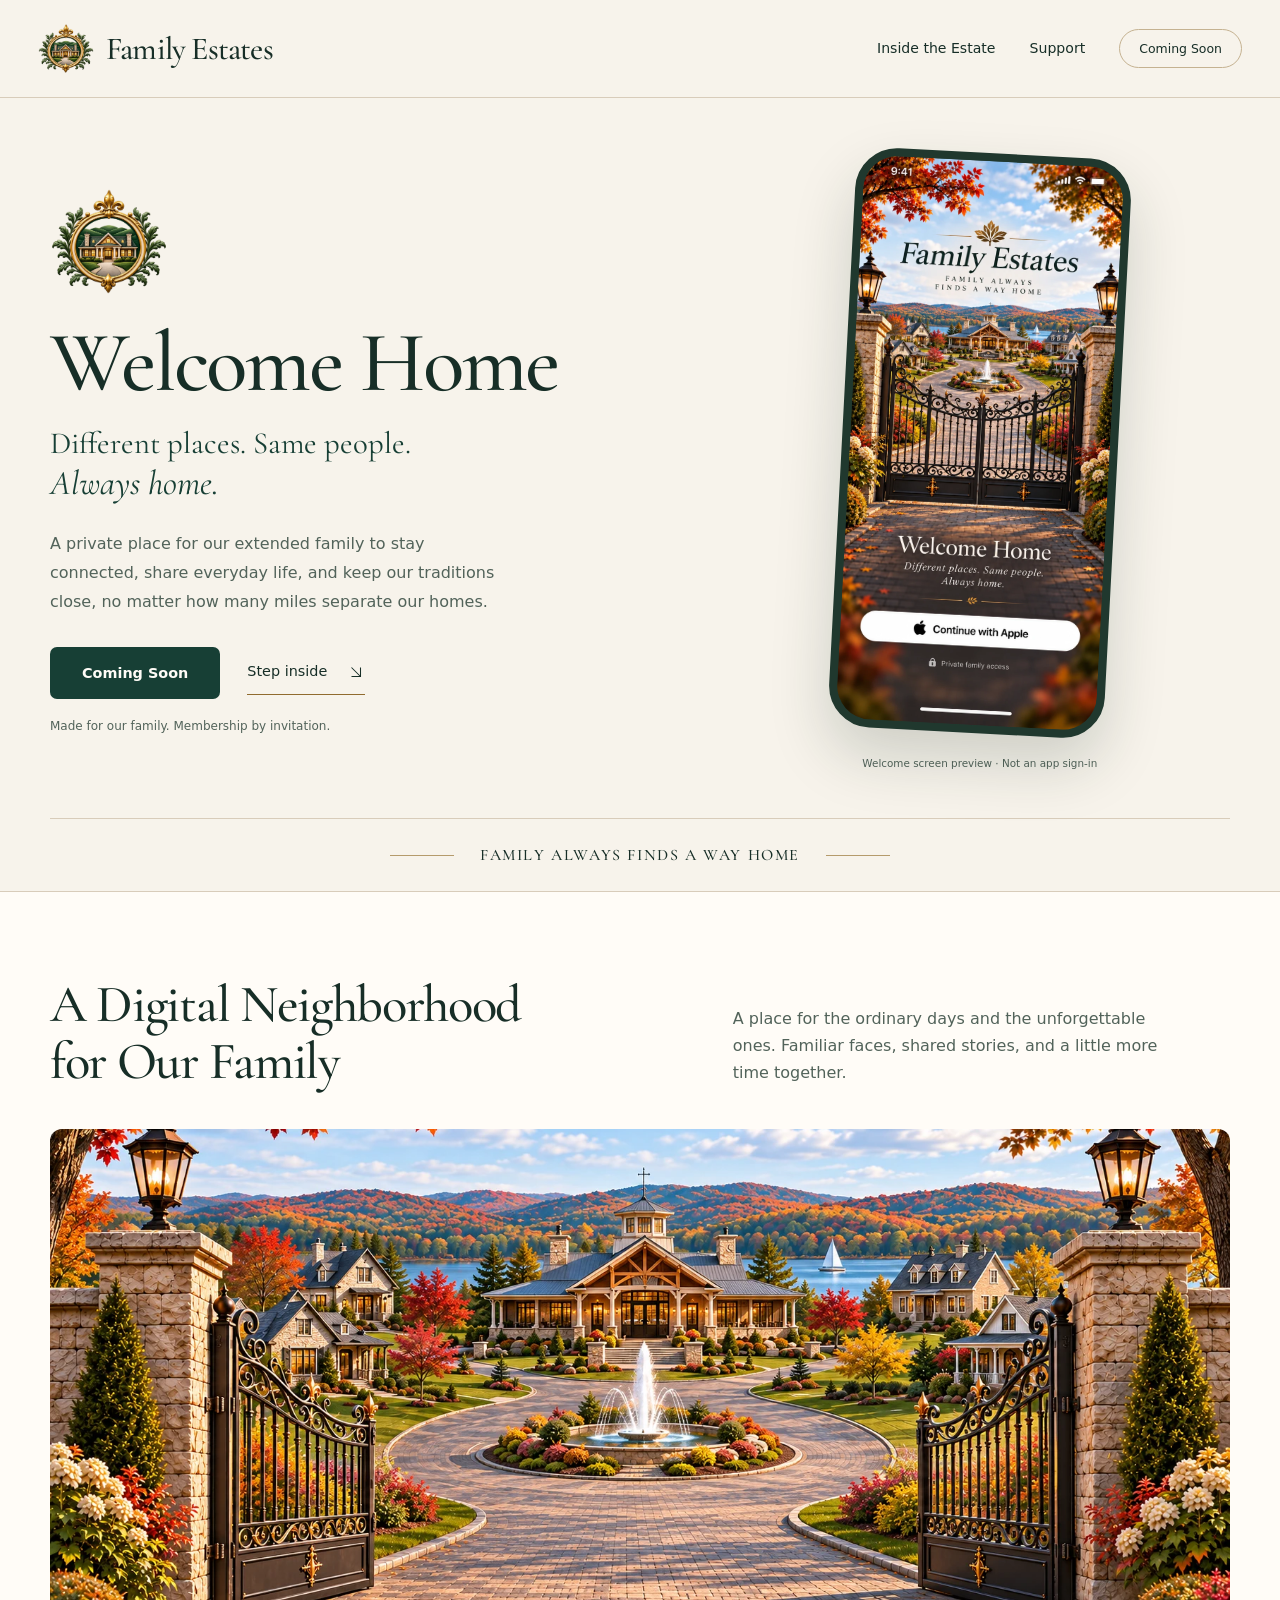
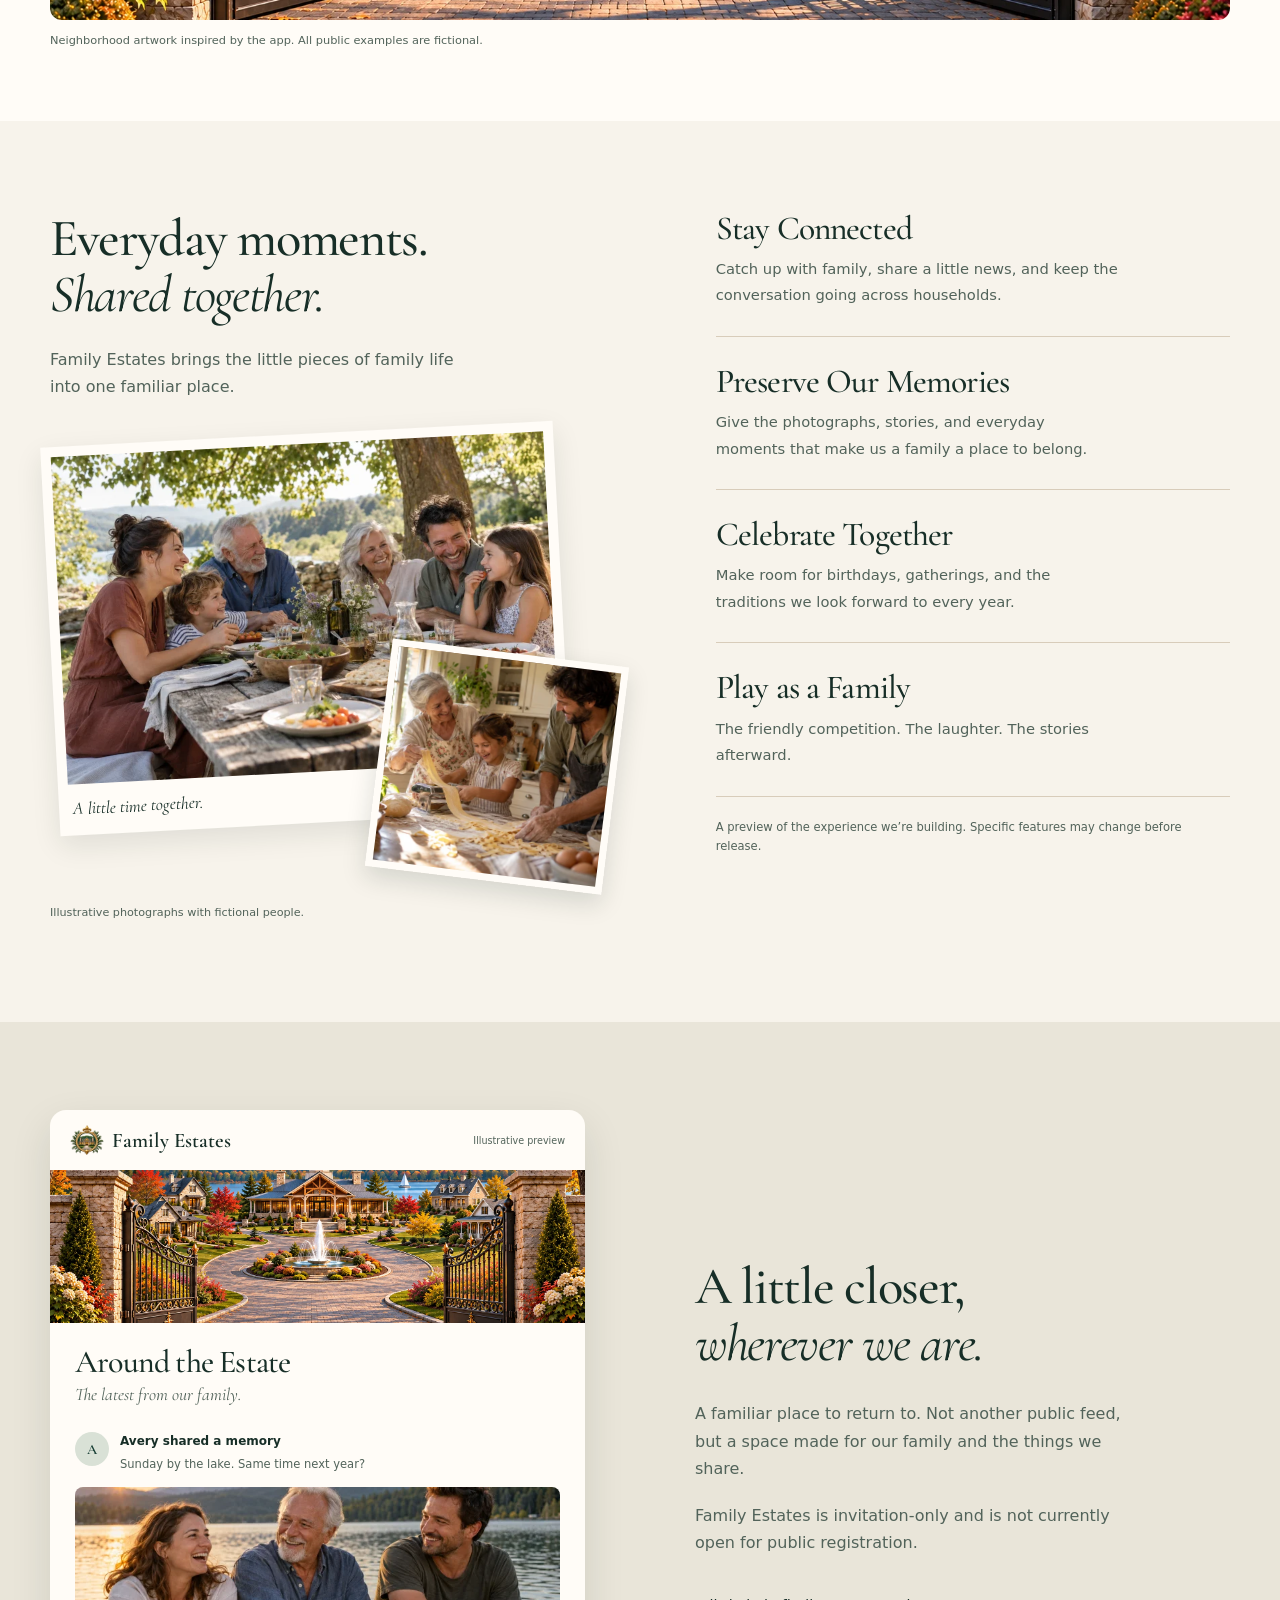
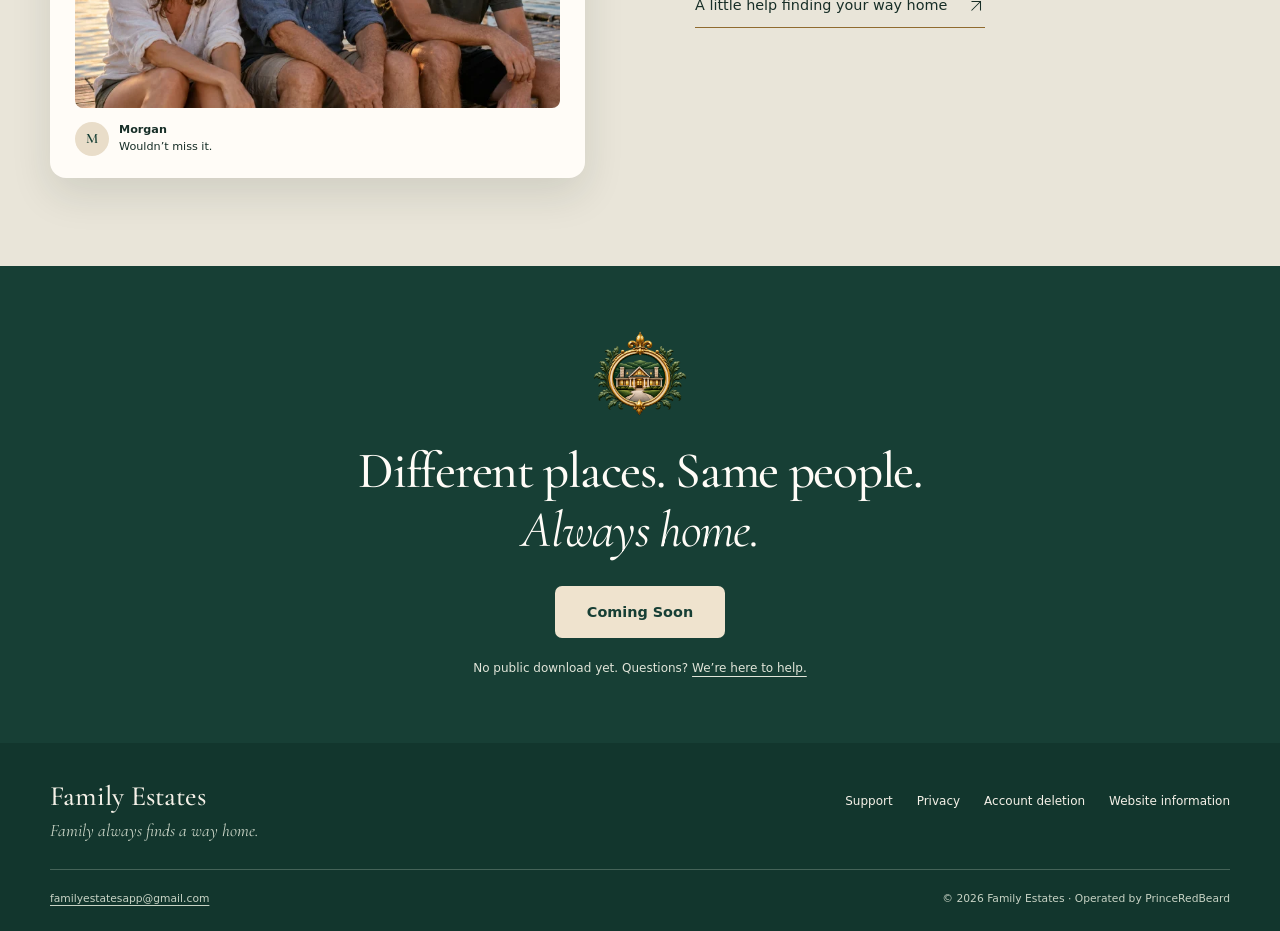
==== docs/index.html @ a688ab06 "Publish Family Estates public website" ====
<!doctype html>
<html lang="en">
<head>
<meta charset="utf-8"><meta name="viewport" content="width=device-width,initial-scale=1">
<title>Welcome Home · Family Estates</title>
<meta name="description" content="A private place for our family. Different places. Same people. Always home."><meta name="theme-color" content="#173f35">
<meta property="og:title" content="Welcome Home · Family Estates"><meta property="og:description" content="A private place for our family. Different places. Same people. Always home."><meta property="og:type" content="website"><meta property="og:url" content="https://davidryckman.github.io/family-estates-site/">
<meta property="og:image" content="https://davidryckman.github.io/family-estates-site/assets/family-estates-neighborhood.webp">
<link rel="canonical" href="https://davidryckman.github.io/family-estates-site/"><link rel="icon" href="assets/family-estates-icon.webp" type="image/webp">
<link rel="stylesheet" href="assets/css/site.css">
</head>
<body><a class="skip-link" href="#main">Skip to content</a>
<header class="site-header"><div class="header-inner">
<a class="brand" href="index.html" aria-label="Family Estates home"><img src="assets/family-estates-emblem.webp" alt="" width="56" height="50"><span>Family Estates</span></a>
<nav class="main-nav" aria-label="Main navigation"><a href="index.html#inside">Inside the Estate</a><a href="support/">Support</a><span class="header-status">Coming Soon</span></nav>
<details class="mobile-menu"><summary>Menu <span aria-hidden="true">+</span></summary><nav aria-label="Mobile navigation"><a href="index.html#inside">Inside the Estate</a><a href="support/">Support</a><a href="privacy/">Privacy</a><a href="account-deletion/">Account deletion</a></nav></details>
</div></header>
<main id="main">
<section class="welcome"><div class="wrap welcome-layout">
<div class="welcome-copy"><img class="hero-emblem" src="assets/family-estates-emblem.webp" alt="Family Estates gold house emblem" width="132" height="119" fetchpriority="high"><h1>Welcome Home</h1><p class="hero-tagline">Different places. Same people.<br><em>Always home.</em></p><p class="hero-intro">A private place for our extended family to stay connected, share everyday life, and keep our traditions close, no matter how many miles separate our homes.</p><div class="welcome-actions"><button class="button" type="button" disabled>Coming Soon</button><a class="text-link" href="#inside">Step inside <svg viewBox="0 0 24 24" aria-hidden="true"><path d="m6 6 12 12M6 18h12V6"/></svg></a></div><p class="availability">Made for our family. Membership by invitation.</p></div>
<figure class="welcome-preview"><div class="phone-frame"><img src="assets/welcome-screen.webp" alt="Family Estates welcome screen showing an autumn neighborhood, the words Welcome Home, and private family access" width="692" height="1500" fetchpriority="high"></div><figcaption>Welcome screen preview · Not an app sign-in</figcaption></figure>
</div><div class="wrap brand-promise"><span></span><p>Family always finds a way home</p><span></span></div></section>
<section class="estate-section" id="inside"><div class="wrap"><div class="estate-heading"><h2>A Digital Neighborhood<br>for Our Family</h2><p>A place for the ordinary days and the unforgettable ones. Familiar faces, shared stories, and a little more time together.</p></div><figure class="estate-scene"><img src="assets/family-estates-neighborhood.webp" alt="Illustrated Family Estates neighborhood with open gates, warm homes, a clubhouse and a lake in autumn" width="1672" height="941" loading="lazy"><figcaption>Neighborhood artwork inspired by the app. All public examples are fictional.</figcaption></figure></div></section>
<section class="family-life" id="family-life"><div class="wrap family-life-layout"><div class="family-life-intro"><h2>Everyday moments.<br><em>Shared together.</em></h2><p>Family Estates brings the little pieces of family life into one familiar place.</p><div class="memory-pair"><figure class="memory-main"><img src="assets/family-picnic.webp" alt="AI-generated fictional family enjoying a picnic together" width="720" height="480" loading="lazy"><figcaption>A little time together.</figcaption></figure><figure class="memory-small"><img src="assets/family-cooking.webp" alt="AI-generated fictional family cooking together" width="720" height="480" loading="lazy"></figure></div><p class="image-note">Illustrative photographs with fictional people.</p></div><div class="feature-list"><article><h3>Stay Connected</h3><p>Catch up with family, share a little news, and keep the conversation going across households.</p></article><article><h3>Preserve Our Memories</h3><p>Give the photographs, stories, and everyday moments that make us a family a place to belong.</p></article><article><h3>Celebrate Together</h3><p>Make room for birthdays, gatherings, and the traditions we look forward to every year.</p></article><article><h3>Play as a Family</h3><p>The friendly competition. The laughter. The stories afterward.</p></article><p class="feature-note">A preview of the experience we’re building. Specific features may change before release.</p></div></div></section>
<section class="estate-preview-section" id="estate-preview"><div class="wrap estate-preview-layout"><div class="sample-app" role="img" aria-label="Illustrative Family Estates activity preview, with fictional names and sample content"><div class="sample-top"><img src="assets/family-estates-emblem.webp" alt="" width="42" height="38"><span>Family Estates</span><span class="sample-label">Illustrative preview</span></div><img class="sample-banner" src="assets/family-estates-neighborhood.webp" alt="" width="1672" height="941" loading="lazy"><div class="sample-body"><h3>Around the Estate</h3><p class="sample-subtitle">The latest from our family.</p><div class="sample-post"><span class="avatar" aria-hidden="true">A</span><div><strong>Avery shared a memory</strong><p>Sunday by the lake. Same time next year?</p></div></div><img class="sample-photo" src="assets/family-lakeside.webp" alt="" width="720" height="480" loading="lazy"><div class="sample-reply"><span class="avatar second" aria-hidden="true">M</span><p><strong>Morgan</strong><br>Wouldn’t miss it.</p></div></div></div><div class="close-copy"><h2>A little closer,<br><em>wherever we are.</em></h2><p>A familiar place to return to. Not another public feed, but a space made for our family and the things we share.</p><p>Family Estates is invitation-only and is not currently open for public registration.</p><a class="text-link" href="support/">A little help finding your way home <svg viewBox="0 0 24 24" aria-hidden="true"><path d="m6 18 12-12M6 6h12v12"/></svg></a></div></div></section>
<section class="closing"><div class="wrap"><img src="assets/family-estates-emblem.webp" alt="" width="96" height="87" loading="lazy"><h2>Different places. Same people.<br><em>Always home.</em></h2><button class="button light-button" disabled type="button">Coming Soon</button><p>No public download yet. Questions? <a href="support/">We’re here to help.</a></p></div></section></main>
<footer class="site-footer"><div class="wrap footer-top"><div><a class="footer-brand" href="index.html">Family Estates</a><p>Family always finds a way home.</p></div><nav class="footer-nav" aria-label="Footer navigation"><a href="support/">Support</a><a href="privacy/">Privacy</a><a href="account-deletion/">Account deletion</a><a href="terms/">Website information</a></nav></div><div class="wrap footer-bottom"><a href="mailto:familyestatesapp@gmail.com">familyestatesapp@gmail.com</a><p>© 2026 Family Estates · Operated by PrinceRedBeard</p></div></footer>
</body></html>
---- docs/assets/css/site.css ----
@charset "UTF-8";
@font-face{font-family:'Cormorant Garamond';src:url('../fonts/CormorantGaramond.woff') format('woff');font-style:normal;font-weight:300 700;font-display:swap}
@font-face{font-family:'Cormorant Garamond';src:url('../fonts/CormorantGaramond-Italic.woff') format('woff');font-style:italic;font-weight:300 700;font-display:swap}
:root{--paper:#f7f3eb;--surface:#fffcf7;--forest:#173f35;--ink:#172e27;--muted:#52635a;--gold:#906b2f;--line:#d8ccba;--serif:'Cormorant Garamond',Georgia,serif;--sans:system-ui,-apple-system,BlinkMacSystemFont,'Segoe UI',sans-serif;--shadow:0 28px 60px rgb(22 43 34 / .18)}
*{box-sizing:border-box}html{scroll-behavior:smooth;scroll-padding-top:32px;scrollbar-color:var(--gold) var(--paper)}body{margin:0;color:var(--ink);background:var(--paper);font:1rem/1.7 var(--sans);text-rendering:optimizeLegibility}::selection{background:#e2cda6;color:var(--ink)}h1,h2,h3,p,figure{margin:0}h1,h2,h3{font-family:var(--serif);font-weight:500;letter-spacing:-.025em;line-height:1.08;text-wrap:balance}h1{font-size:clamp(4rem,6.7vw,6rem)}h2{font-size:clamp(2.8rem,4.1vw,4rem)}h3{font-size:2rem}h1 em,h2 em{font-weight:400}a{color:inherit;text-underline-offset:.3em;text-decoration-thickness:1px}a:hover{text-decoration-thickness:2px}a,button,summary{-webkit-tap-highlight-color:#d9c39d80}:focus-visible{outline:3px solid var(--gold);outline-offset:5px}img{max-width:100%;height:auto;display:block}button,summary{font:inherit}button,a{touch-action:manipulation}.wrap{width:min(1180px,calc(100% - 56px));margin:auto}.skip-link{position:absolute;z-index:100;top:12px;left:20px;transform:translateY(-160%);padding:12px 20px;background:var(--forest);color:white}.skip-link:focus{transform:none}.site-header{border-bottom:1px solid var(--line);background:var(--paper)}.header-inner{max-width:1340px;min-height:97px;padding:14px 38px;margin:auto;display:flex;align-items:center;justify-content:space-between;gap:24px}.brand{display:flex;align-items:center;gap:12px;text-decoration:none;font:500 2rem/1.1 var(--serif);letter-spacing:-.025em;white-space:nowrap}.brand img{width:56px;height:50px;object-fit:contain}.main-nav{display:flex;align-items:center;gap:34px;font-size:.88rem}.main-nav a{display:flex;align-items:center;min-height:44px;text-decoration:none}.main-nav a:hover{text-decoration:underline}.header-status{border:1px solid #c5b291;border-radius:30px;padding:8px 19px;font-size:.78rem;white-space:nowrap}.mobile-menu{display:none}.welcome{padding:55px 0 0}.welcome-layout{display:grid;grid-template-columns:1.1fr .9fr;align-items:center;gap:68px;padding-bottom:46px}.welcome-copy{padding:10px 0}.hero-emblem{width:118px;height:auto;margin-bottom:23px}.welcome-copy h1{margin-bottom:16px}.hero-tagline{font:400 clamp(1.75rem,2.4vw,2.3rem)/1.2 var(--serif);color:var(--forest);margin-bottom:26px}.hero-tagline em{font-size:1.12em}.hero-intro{color:var(--muted);font-size:1rem;max-width:45ch;line-height:1.8}.welcome-actions{display:flex;align-items:center;gap:27px;margin:30px 0 17px}.button{display:inline-flex;align-items:center;justify-content:center;min-height:52px;padding:13px 32px;border:0;border-radius:7px;color:var(--surface);background:var(--forest);font:.9rem/1.4 var(--sans);font-weight:600;text-decoration:none}.button:disabled{opacity:1;cursor:default}.button:not(:disabled):hover{background:#28594b}.text-link{display:inline-flex;align-items:center;gap:20px;min-height:44px;font-size:.9rem;text-decoration:none;border-bottom:1px solid var(--gold);line-height:1.5}.text-link svg{width:18px;height:18px;fill:none;stroke:currentColor;stroke-width:1.4;flex:none}.text-link:hover{color:var(--forest);border-bottom-width:2px}.availability{font-size:.75rem;color:var(--muted)}.welcome-preview{position:relative;justify-self:center}.phone-frame{width:276px;border:8px solid #20382e;border-radius:42px;overflow:hidden;box-shadow:var(--shadow);background:#20382e;transform:rotate(3deg)}.phone-frame img{width:100%;height:auto}.welcome-preview figcaption{font-size:.65rem;color:var(--muted);text-align:center;margin-top:22px}.brand-promise{border-top:1px solid var(--line);padding:24px 0;display:flex;align-items:center;justify-content:center;gap:26px}.brand-promise p{font:500 1rem/1.5 var(--serif);letter-spacing:.1em;text-transform:uppercase;text-align:center}.brand-promise span{height:1px;width:64px;background:#b59b6c}.estate-section{padding:85px 0 70px;background:var(--surface);border-top:1px solid var(--line)}.estate-heading{display:grid;grid-template-columns:1.1fr .9fr;gap:75px;align-items:end;margin-bottom:38px}.estate-heading p{max-width:44ch;color:var(--muted);padding-bottom:4px}.estate-scene img{width:100%;aspect-ratio:2.4;object-fit:cover;object-position:center 57%;border-radius:12px}.estate-scene figcaption{font-size:.71rem;color:var(--muted);margin-top:11px}.family-life{padding:90px 0 100px}.family-life-layout{display:grid;grid-template-columns:1.1fr 1fr;gap:100px}.family-life-intro>p{max-width:41ch;color:var(--muted);margin-top:22px}.memory-pair{position:relative;margin-top:34px;padding:0 53px 58px 0}.memory-main{background:var(--surface);padding:10px 10px 15px;box-shadow:0 10px 28px rgb(22 43 34/.1);transform:rotate(-3deg)}.memory-main img{width:100%;aspect-ratio:1.5;object-fit:cover}.memory-main figcaption{font:italic 1.1rem/1.2 var(--serif);padding:14px 4px 0;max-width:68%;text-align:left}.memory-small{position:absolute;right:0;bottom:0;width:42%;border:7px solid var(--surface);box-shadow:0 10px 25px rgb(22 43 34/.15);transform:rotate(7deg)}.memory-small img{aspect-ratio:1.04;object-fit:cover}.family-life-intro>.image-note{font-size:.7rem;margin-top:22px}.feature-list article{padding:27px 0;border-top:1px solid var(--line)}.feature-list article:first-child{padding-top:0;border-top:0}.feature-list h3{font-size:2.1rem;margin-bottom:9px}.feature-list article p{font-size:.92rem;color:var(--muted);line-height:1.8;max-width:43ch}.feature-note{border-top:1px solid var(--line);padding-top:21px;color:var(--muted);font-size:.72rem}.estate-preview-section{padding:88px 0;background:#e9e5d9}.estate-preview-layout{display:grid;grid-template-columns:1fr 1fr;align-items:center;gap:110px}.sample-app{background:var(--surface);border-radius:16px;overflow:hidden;box-shadow:0 16px 40px rgb(22 43 34/.12)}.sample-top{display:flex;align-items:center;gap:8px;padding:15px 20px;font:600 1.3rem var(--serif)}.sample-top img{width:34px}.sample-label{margin-left:auto;font:.6rem var(--sans);color:var(--muted)}.sample-banner{width:100%;aspect-ratio:3.5;object-fit:cover;object-position:center 62%}.sample-body{padding:22px 25px}.sample-body h3{font-size:2rem}.sample-subtitle{font:italic 1.1rem var(--serif);color:var(--muted);margin:4px 0 21px}.sample-post{display:flex;gap:11px;align-items:center}.avatar{display:grid;place-items:center;flex:none;width:34px;height:34px;border-radius:50%;background:#d9e1d6;color:var(--forest);font:600 .9rem var(--serif)}.sample-post strong{font-size:.75rem}.sample-post p{font-size:.72rem;color:var(--muted);line-height:1.5;margin-top:3px}.sample-photo{width:100%;aspect-ratio:2.2;object-fit:cover;margin:14px 0;border-radius:8px}.sample-reply{display:flex;gap:10px;align-items:center;font-size:.7rem;line-height:1.5}.second{background:#e9ddc9}.sample-reply strong{font-size:.7rem}.close-copy h2{margin-bottom:28px}.close-copy p{color:var(--muted);margin-bottom:20px;max-width:43ch}.close-copy .text-link{margin-top:8px}.closing{background:var(--forest);color:var(--surface);padding:65px 0;text-align:center}.closing img{width:96px;margin:0 auto 26px}.closing h2{font-size:clamp(2.5rem,4vw,3.7rem);line-height:1.15;margin-bottom:26px}.light-button{background:#efe3ce;color:var(--forest)}.closing p{font-size:.75rem;color:#e1e5d9;margin-top:20px}.site-footer{background:#12362d;color:#f5f1e8;padding:36px 0 22px}.footer-top{display:flex;justify-content:space-between;gap:40px}.footer-brand{font:500 1.75rem var(--serif);text-decoration:none}.footer-top p{font:italic 1.1rem var(--serif);color:#c8d3c5;margin-top:7px}.footer-nav{display:flex;flex-wrap:wrap;align-content:start;gap:4px 24px;max-width:520px}.footer-nav a{display:flex;align-items:center;min-height:44px;font-size:.75rem;text-decoration:none}.footer-nav a:hover{text-decoration:underline}.footer-bottom{border-top:1px solid #456358;margin-top:28px;padding-top:20px;display:flex;justify-content:space-between;gap:20px;font-size:.67rem;color:#c8d3c5}.footer-bottom a{overflow-wrap:anywhere}.site-footer :focus-visible,.closing :focus-visible{outline-color:#e9d5b1}.content-header{padding:64px 0 38px;border-bottom:1px solid var(--line)}.content-header h1{font-size:clamp(3.1rem,5.6vw,5rem);margin-bottom:17px}.content-header p{color:var(--muted);font-size:1.1rem}.content-layout{display:grid;grid-template-columns:220px minmax(0,1fr);gap:75px;padding:50px 0 90px}.page-toc{position:sticky;top:28px;align-self:start}.page-toc a{display:block;font-size:.82rem;min-height:44px;padding:9px 0;color:var(--muted)}.page-copy{max-width:66ch;min-width:0}.page-copy section+section{margin-top:45px}.page-copy h2{font-size:2.3rem;margin-bottom:17px}.page-copy p{margin-bottom:17px;overflow-wrap:anywhere;color:var(--muted);font-size:.95rem}.page-copy a{color:var(--forest)}.notice{padding:22px 25px;background:#eae4d7;border-radius:10px;margin-top:25px}.notice p:last-child{margin-bottom:0}.error-page{min-height:62vh;padding:85px 0}.error-page h1{font-size:4rem;margin-bottom:25px}.error-page p{margin-bottom:30px}.error-page .text-link{margin-left:25px}
@media(min-width:1000px) and (prefers-reduced-motion:no-preference){.phone-frame{animation:arrive .9s cubic-bezier(.16,1,.3,1) both}@keyframes arrive{from{transform:translateY(15px) rotate(0deg);}to{transform:translateY(0) rotate(3deg);}}}
@media(max-width:1050px){.welcome-layout{gap:35px}.estate-heading{gap:45px}.family-life-layout{gap:60px}.estate-preview-layout{gap:55px}.footer-nav{max-width:400px}.brand{font-size:1.75rem}.main-nav{gap:22px}}
@media(max-width:800px){.wrap{width:calc(100% - 44px)}.header-inner{min-height:80px;padding:12px 22px;gap:16px}.brand{font-size:1.65rem;gap:8px}.brand img{width:43px;height:39px}.main-nav{display:none}.mobile-menu{display:block;position:relative;font-size:.8rem}.mobile-menu summary{cursor:pointer;list-style:none;min-height:44px;padding:10px 0 10px 12px}.mobile-menu summary::-webkit-details-marker{display:none}.mobile-menu summary span{display:inline-block;margin-left:10px;font-size:1rem}.mobile-menu[open] summary span{transform:rotate(45deg)}.mobile-menu nav{position:absolute;z-index:20;right:0;top:53px;width:220px;background:var(--surface);padding:14px 20px;box-shadow:0 12px 25px rgb(22 43 34/.18);border-radius:8px}.mobile-menu nav a{display:block;padding:10px 0;min-height:44px;text-decoration:none}.welcome{padding-top:35px}.welcome-layout{grid-template-columns:1fr;gap:35px;padding-bottom:30px}.welcome-copy{text-align:center;padding:0}.hero-emblem{width:90px;margin:0 auto 18px}.welcome-copy h1{font-size:clamp(2.9rem,14vw,3.55rem);margin-bottom:14px}.hero-tagline{font-size:1.85rem;margin-bottom:22px}.hero-intro{max-width:44ch;margin:auto;font-size:.93rem}.welcome-actions{justify-content:center;gap:25px;margin:25px 0 16px}.availability{font-size:.7rem}.phone-frame{width:245px;border-radius:36px;transform:rotate(2deg)}.welcome-preview figcaption{font-size:.62rem;margin-top:19px}.brand-promise{padding:23px 0;gap:15px}.brand-promise p{font-size:.77rem;letter-spacing:.07em}.brand-promise span{width:26px;flex:none}.estate-section{padding:50px 0 43px}.estate-heading{grid-template-columns:1fr;gap:22px;margin-bottom:28px}.estate-heading h2{font-size:2.9rem}.estate-heading p{font-size:.94rem;max-width:48ch}.estate-scene img{aspect-ratio:1.4;object-position:center 60%}.estate-scene figcaption{font-size:.65rem;line-height:1.6}.family-life{padding:55px 0}.family-life-layout{grid-template-columns:1fr;gap:45px}.family-life-intro h2{font-size:2.9rem}.family-life-intro>p{font-size:.93rem;max-width:45ch}.memory-pair{max-width:480px;margin:30px auto 0;padding-right:45px;padding-bottom:55px}.family-life-intro>.image-note{font-size:.65rem;text-align:center;margin-top:20px}.feature-list article{padding:22px 0}.feature-list article:first-child{padding-top:22px;border-top:1px solid var(--line)}.feature-list h3{font-size:2rem}.feature-list article p{max-width:55ch}.estate-preview-section{padding:48px 0}.estate-preview-layout{grid-template-columns:1fr;gap:40px}.sample-app{max-width:480px;width:100%;margin:auto}.sample-top{padding:13px 16px}.sample-body{padding:20px}.sample-label{font-size:.58rem}.sample-body h3{font-size:1.9rem}.close-copy h2{font-size:2.9rem;margin-bottom:23px}.close-copy p{font-size:.93rem;max-width:50ch}.close-copy .text-link{font-size:.82rem;gap:14px}.closing{padding:50px 0}.closing img{width:80px}.closing h2{font-size:2.7rem}.footer-top{display:block}.footer-nav{margin-top:22px;gap:0 22px;max-width:none}.footer-bottom{display:block;margin-top:20px}.footer-bottom p{margin-top:14px;line-height:1.7}.site-footer{padding-top:29px}.content-header{padding:45px 0 28px}.content-header h1{font-size:3.4rem}.content-header p{font-size:1rem}.content-layout{display:block;padding:25px 0 60px}.page-toc{position:static;border-bottom:1px solid var(--line);padding-bottom:20px;margin-bottom:30px;display:flex;flex-wrap:wrap;gap:0 20px}.page-toc a{font-size:.8rem}.page-copy h2{font-size:2.1rem}.page-copy p{font-size:.93rem}.page-copy section+section{margin-top:32px}.notice{padding:19px}.error-page .text-link{margin-left:0;margin-top:20px;display:table}.error-page h1{font-size:3.2rem}}
@media(max-width:380px){.wrap{width:calc(100% - 36px)}.header-inner{padding-inline:18px}.brand{font-size:1.45rem}.brand img{width:36px}.welcome-copy h1{font-size:2.9rem}.hero-tagline{font-size:1.65rem}.welcome-actions{gap:20px}.button{padding:13px 24px}.brand-promise{gap:10px}.brand-promise p{font-size:.68rem}.brand-promise span{width:19px}.estate-heading h2,.family-life-intro h2,.close-copy h2{font-size:2.6rem}.sample-top{gap:5px;font-size:1.1rem}.sample-label{font-size:.52rem}.sample-top img{width:28px}.sample-body{padding:17px}.sample-post{gap:8px}.sample-post strong{font-size:.7rem}.closing h2{font-size:2.4rem}}
@media(prefers-reduced-motion:reduce){html{scroll-behavior:auto}*,*:before,*:after{animation:none!important;transition:none!important}}
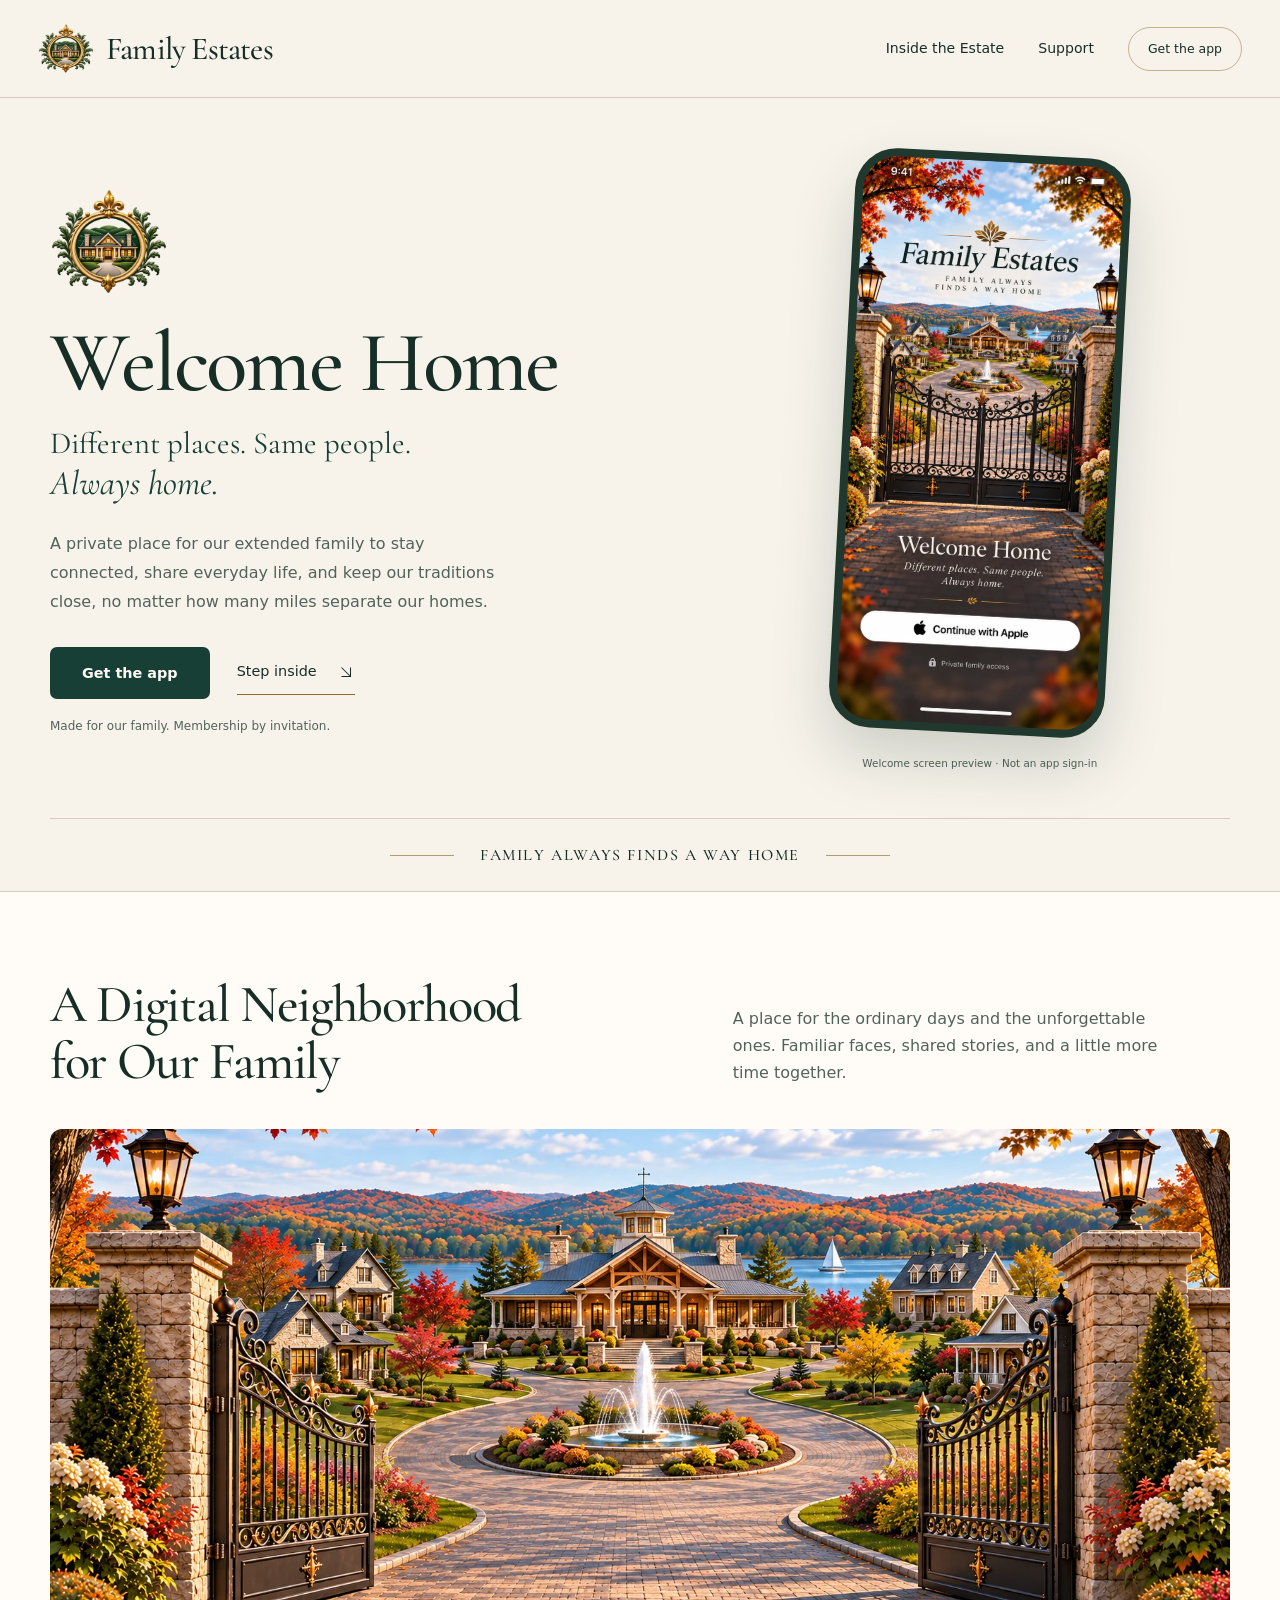
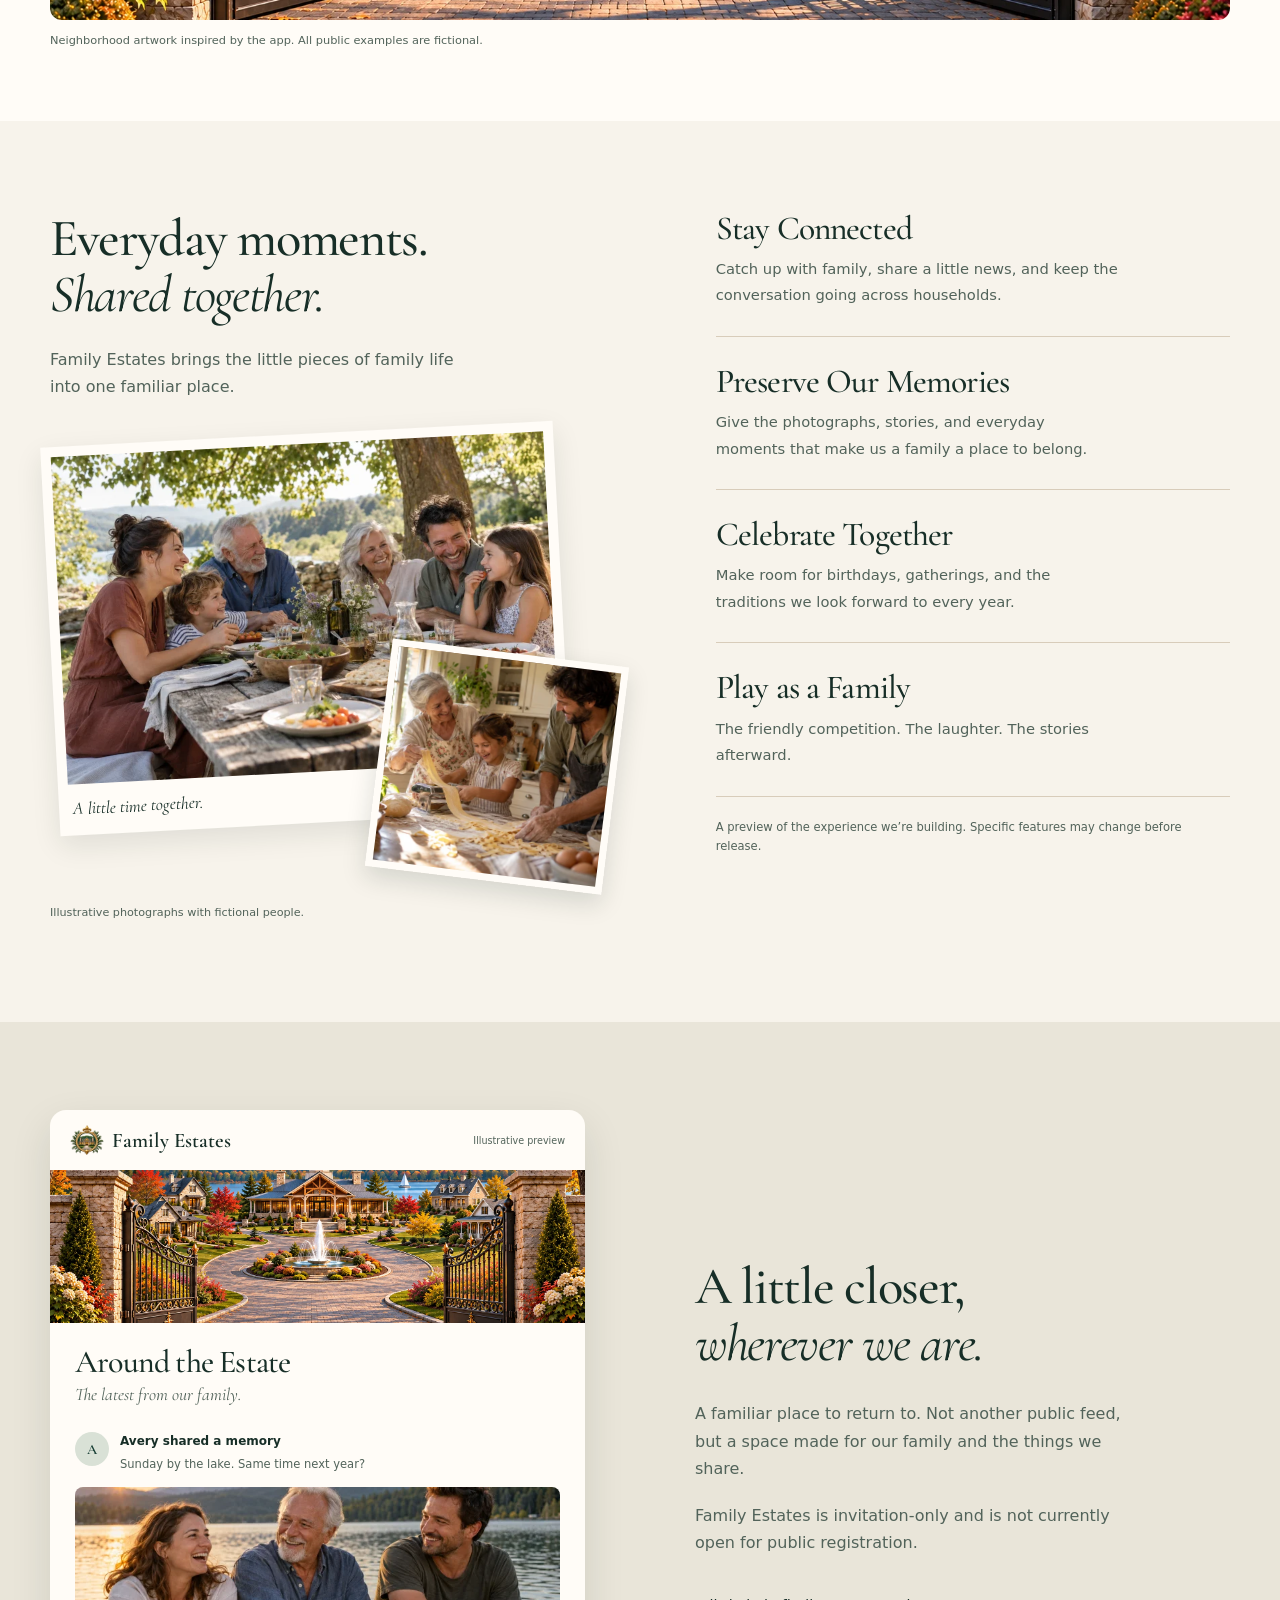
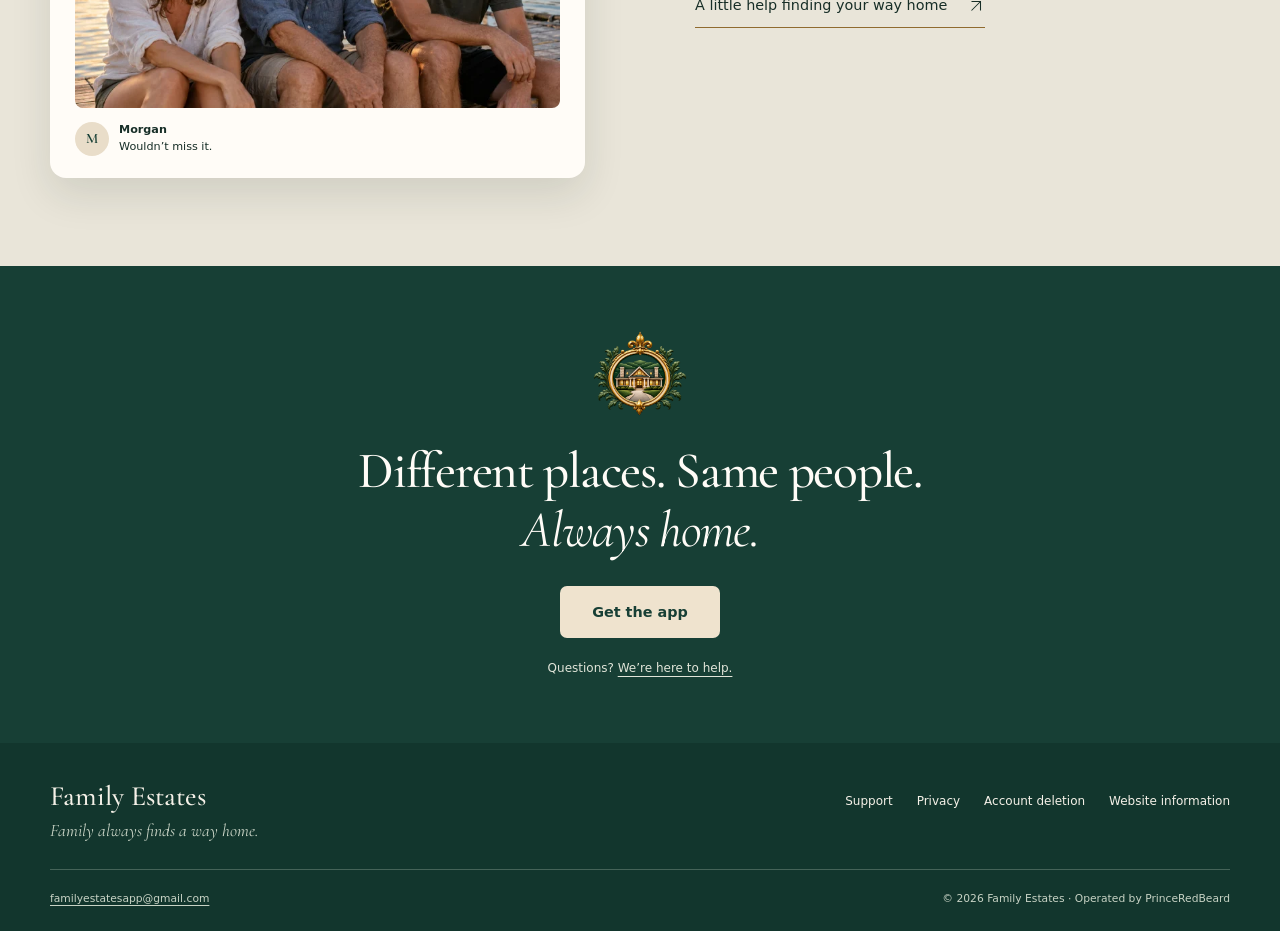
==== commit db2aaaef: "Add welcome page, remove Coming Soon labels New /welcome/ page with three install steps (App Store, " ====
--- a/docs/index.html
+++ b/docs/index.html
@@ -12,17 +12,17 @@
 <body><a class="skip-link" href="#main">Skip to content</a>
 <header class="site-header"><div class="header-inner">
 <a class="brand" href="index.html" aria-label="Family Estates home"><img src="assets/family-estates-emblem.webp" alt="" width="56" height="50"><span>Family Estates</span></a>
-<nav class="main-nav" aria-label="Main navigation"><a href="index.html#inside">Inside the Estate</a><a href="support/">Support</a><span class="header-status">Coming Soon</span></nav>
-<details class="mobile-menu"><summary>Menu <span aria-hidden="true">+</span></summary><nav aria-label="Mobile navigation"><a href="index.html#inside">Inside the Estate</a><a href="support/">Support</a><a href="privacy/">Privacy</a><a href="account-deletion/">Account deletion</a></nav></details>
+<nav class="main-nav" aria-label="Main navigation"><a href="index.html#inside">Inside the Estate</a><a href="support/">Support</a><a class="header-status" href="welcome/">Get the app</a></nav>
+<details class="mobile-menu"><summary>Menu <span aria-hidden="true">+</span></summary><nav aria-label="Mobile navigation"><a href="index.html#inside">Inside the Estate</a><a href="welcome/">Get the app</a><a href="support/">Support</a><a href="privacy/">Privacy</a><a href="account-deletion/">Account deletion</a></nav></details>
 </div></header>
 <main id="main">
 <section class="welcome"><div class="wrap welcome-layout">
-<div class="welcome-copy"><img class="hero-emblem" src="assets/family-estates-emblem.webp" alt="Family Estates gold house emblem" width="132" height="119" fetchpriority="high"><h1>Welcome Home</h1><p class="hero-tagline">Different places. Same people.<br><em>Always home.</em></p><p class="hero-intro">A private place for our extended family to stay connected, share everyday life, and keep our traditions close, no matter how many miles separate our homes.</p><div class="welcome-actions"><button class="button" type="button" disabled>Coming Soon</button><a class="text-link" href="#inside">Step inside <svg viewBox="0 0 24 24" aria-hidden="true"><path d="m6 6 12 12M6 18h12V6"/></svg></a></div><p class="availability">Made for our family. Membership by invitation.</p></div>
+<div class="welcome-copy"><img class="hero-emblem" src="assets/family-estates-emblem.webp" alt="Family Estates gold house emblem" width="132" height="119" fetchpriority="high"><h1>Welcome Home</h1><p class="hero-tagline">Different places. Same people.<br><em>Always home.</em></p><p class="hero-intro">A private place for our extended family to stay connected, share everyday life, and keep our traditions close, no matter how many miles separate our homes.</p><div class="welcome-actions"><a class="button" href="welcome/">Get the app</a><a class="text-link" href="#inside">Step inside <svg viewBox="0 0 24 24" aria-hidden="true"><path d="m6 6 12 12M6 18h12V6"/></svg></a></div><p class="availability">Made for our family. Membership by invitation.</p></div>
 <figure class="welcome-preview"><div class="phone-frame"><img src="assets/welcome-screen.webp" alt="Family Estates welcome screen showing an autumn neighborhood, the words Welcome Home, and private family access" width="692" height="1500" fetchpriority="high"></div><figcaption>Welcome screen preview · Not an app sign-in</figcaption></figure>
 </div><div class="wrap brand-promise"><span></span><p>Family always finds a way home</p><span></span></div></section>
 <section class="estate-section" id="inside"><div class="wrap"><div class="estate-heading"><h2>A Digital Neighborhood<br>for Our Family</h2><p>A place for the ordinary days and the unforgettable ones. Familiar faces, shared stories, and a little more time together.</p></div><figure class="estate-scene"><img src="assets/family-estates-neighborhood.webp" alt="Illustrated Family Estates neighborhood with open gates, warm homes, a clubhouse and a lake in autumn" width="1672" height="941" loading="lazy"><figcaption>Neighborhood artwork inspired by the app. All public examples are fictional.</figcaption></figure></div></section>
 <section class="family-life" id="family-life"><div class="wrap family-life-layout"><div class="family-life-intro"><h2>Everyday moments.<br><em>Shared together.</em></h2><p>Family Estates brings the little pieces of family life into one familiar place.</p><div class="memory-pair"><figure class="memory-main"><img src="assets/family-picnic.webp" alt="AI-generated fictional family enjoying a picnic together" width="720" height="480" loading="lazy"><figcaption>A little time together.</figcaption></figure><figure class="memory-small"><img src="assets/family-cooking.webp" alt="AI-generated fictional family cooking together" width="720" height="480" loading="lazy"></figure></div><p class="image-note">Illustrative photographs with fictional people.</p></div><div class="feature-list"><article><h3>Stay Connected</h3><p>Catch up with family, share a little news, and keep the conversation going across households.</p></article><article><h3>Preserve Our Memories</h3><p>Give the photographs, stories, and everyday moments that make us a family a place to belong.</p></article><article><h3>Celebrate Together</h3><p>Make room for birthdays, gatherings, and the traditions we look forward to every year.</p></article><article><h3>Play as a Family</h3><p>The friendly competition. The laughter. The stories afterward.</p></article><p class="feature-note">A preview of the experience we’re building. Specific features may change before release.</p></div></div></section>
 <section class="estate-preview-section" id="estate-preview"><div class="wrap estate-preview-layout"><div class="sample-app" role="img" aria-label="Illustrative Family Estates activity preview, with fictional names and sample content"><div class="sample-top"><img src="assets/family-estates-emblem.webp" alt="" width="42" height="38"><span>Family Estates</span><span class="sample-label">Illustrative preview</span></div><img class="sample-banner" src="assets/family-estates-neighborhood.webp" alt="" width="1672" height="941" loading="lazy"><div class="sample-body"><h3>Around the Estate</h3><p class="sample-subtitle">The latest from our family.</p><div class="sample-post"><span class="avatar" aria-hidden="true">A</span><div><strong>Avery shared a memory</strong><p>Sunday by the lake. Same time next year?</p></div></div><img class="sample-photo" src="assets/family-lakeside.webp" alt="" width="720" height="480" loading="lazy"><div class="sample-reply"><span class="avatar second" aria-hidden="true">M</span><p><strong>Morgan</strong><br>Wouldn’t miss it.</p></div></div></div><div class="close-copy"><h2>A little closer,<br><em>wherever we are.</em></h2><p>A familiar place to return to. Not another public feed, but a space made for our family and the things we share.</p><p>Family Estates is invitation-only and is not currently open for public registration.</p><a class="text-link" href="support/">A little help finding your way home <svg viewBox="0 0 24 24" aria-hidden="true"><path d="m6 18 12-12M6 6h12v12"/></svg></a></div></div></section>
-<section class="closing"><div class="wrap"><img src="assets/family-estates-emblem.webp" alt="" width="96" height="87" loading="lazy"><h2>Different places. Same people.<br><em>Always home.</em></h2><button class="button light-button" disabled type="button">Coming Soon</button><p>No public download yet. Questions? <a href="support/">We’re here to help.</a></p></div></section></main>
+<section class="closing"><div class="wrap"><img src="assets/family-estates-emblem.webp" alt="" width="96" height="87" loading="lazy"><h2>Different places. Same people.<br><em>Always home.</em></h2><a class="button light-button" href="welcome/">Get the app</a><p>Questions? <a href="support/">We’re here to help.</a></p></div></section></main>
 <footer class="site-footer"><div class="wrap footer-top"><div><a class="footer-brand" href="index.html">Family Estates</a><p>Family always finds a way home.</p></div><nav class="footer-nav" aria-label="Footer navigation"><a href="support/">Support</a><a href="privacy/">Privacy</a><a href="account-deletion/">Account deletion</a><a href="terms/">Website information</a></nav></div><div class="wrap footer-bottom"><a href="mailto:familyestatesapp@gmail.com">familyestatesapp@gmail.com</a><p>© 2026 Family Estates · Operated by PrinceRedBeard</p></div></footer>
 </body></html>
--- a/docs/assets/css/site.css
+++ b/docs/assets/css/site.css
@@ -8,3 +8,6 @@
 @media(max-width:800px){.wrap{width:calc(100% - 44px)}.header-inner{min-height:80px;padding:12px 22px;gap:16px}.brand{font-size:1.65rem;gap:8px}.brand img{width:43px;height:39px}.main-nav{display:none}.mobile-menu{display:block;position:relative;font-size:.8rem}.mobile-menu summary{cursor:pointer;list-style:none;min-height:44px;padding:10px 0 10px 12px}.mobile-menu summary::-webkit-details-marker{display:none}.mobile-menu summary span{display:inline-block;margin-left:10px;font-size:1rem}.mobile-menu[open] summary span{transform:rotate(45deg)}.mobile-menu nav{position:absolute;z-index:20;right:0;top:53px;width:220px;background:var(--surface);padding:14px 20px;box-shadow:0 12px 25px rgb(22 43 34/.18);border-radius:8px}.mobile-menu nav a{display:block;padding:10px 0;min-height:44px;text-decoration:none}.welcome{padding-top:35px}.welcome-layout{grid-template-columns:1fr;gap:35px;padding-bottom:30px}.welcome-copy{text-align:center;padding:0}.hero-emblem{width:90px;margin:0 auto 18px}.welcome-copy h1{font-size:clamp(2.9rem,14vw,3.55rem);margin-bottom:14px}.hero-tagline{font-size:1.85rem;margin-bottom:22px}.hero-intro{max-width:44ch;margin:auto;font-size:.93rem}.welcome-actions{justify-content:center;gap:25px;margin:25px 0 16px}.availability{font-size:.7rem}.phone-frame{width:245px;border-radius:36px;transform:rotate(2deg)}.welcome-preview figcaption{font-size:.62rem;margin-top:19px}.brand-promise{padding:23px 0;gap:15px}.brand-promise p{font-size:.77rem;letter-spacing:.07em}.brand-promise span{width:26px;flex:none}.estate-section{padding:50px 0 43px}.estate-heading{grid-template-columns:1fr;gap:22px;margin-bottom:28px}.estate-heading h2{font-size:2.9rem}.estate-heading p{font-size:.94rem;max-width:48ch}.estate-scene img{aspect-ratio:1.4;object-position:center 60%}.estate-scene figcaption{font-size:.65rem;line-height:1.6}.family-life{padding:55px 0}.family-life-layout{grid-template-columns:1fr;gap:45px}.family-life-intro h2{font-size:2.9rem}.family-life-intro>p{font-size:.93rem;max-width:45ch}.memory-pair{max-width:480px;margin:30px auto 0;padding-right:45px;padding-bottom:55px}.family-life-intro>.image-note{font-size:.65rem;text-align:center;margin-top:20px}.feature-list article{padding:22px 0}.feature-list article:first-child{padding-top:22px;border-top:1px solid var(--line)}.feature-list h3{font-size:2rem}.feature-list article p{max-width:55ch}.estate-preview-section{padding:48px 0}.estate-preview-layout{grid-template-columns:1fr;gap:40px}.sample-app{max-width:480px;width:100%;margin:auto}.sample-top{padding:13px 16px}.sample-body{padding:20px}.sample-label{font-size:.58rem}.sample-body h3{font-size:1.9rem}.close-copy h2{font-size:2.9rem;margin-bottom:23px}.close-copy p{font-size:.93rem;max-width:50ch}.close-copy .text-link{font-size:.82rem;gap:14px}.closing{padding:50px 0}.closing img{width:80px}.closing h2{font-size:2.7rem}.footer-top{display:block}.footer-nav{margin-top:22px;gap:0 22px;max-width:none}.footer-bottom{display:block;margin-top:20px}.footer-bottom p{margin-top:14px;line-height:1.7}.site-footer{padding-top:29px}.content-header{padding:45px 0 28px}.content-header h1{font-size:3.4rem}.content-header p{font-size:1rem}.content-layout{display:block;padding:25px 0 60px}.page-toc{position:static;border-bottom:1px solid var(--line);padding-bottom:20px;margin-bottom:30px;display:flex;flex-wrap:wrap;gap:0 20px}.page-toc a{font-size:.8rem}.page-copy h2{font-size:2.1rem}.page-copy p{font-size:.93rem}.page-copy section+section{margin-top:32px}.notice{padding:19px}.error-page .text-link{margin-left:0;margin-top:20px;display:table}.error-page h1{font-size:3.2rem}}
 @media(max-width:380px){.wrap{width:calc(100% - 36px)}.header-inner{padding-inline:18px}.brand{font-size:1.45rem}.brand img{width:36px}.welcome-copy h1{font-size:2.9rem}.hero-tagline{font-size:1.65rem}.welcome-actions{gap:20px}.button{padding:13px 24px}.brand-promise{gap:10px}.brand-promise p{font-size:.68rem}.brand-promise span{width:19px}.estate-heading h2,.family-life-intro h2,.close-copy h2{font-size:2.6rem}.sample-top{gap:5px;font-size:1.1rem}.sample-label{font-size:.52rem}.sample-top img{width:28px}.sample-body{padding:17px}.sample-post{gap:8px}.sample-post strong{font-size:.7rem}.closing h2{font-size:2.4rem}}
 @media(prefers-reduced-motion:reduce){html{scroll-behavior:auto}*,*:before,*:after{animation:none!important;transition:none!important}}
+
+.header-status{text-decoration:none}a.header-status:hover{background:var(--surface);text-decoration:none}.steps{list-style:none;margin:30px 0 22px;padding:0;display:grid;gap:0;max-width:52ch}.steps li{display:grid;grid-template-columns:44px 1fr;gap:18px;padding:22px 0;border-top:1px solid var(--line)}.steps li:last-child{border-bottom:1px solid var(--line)}.step-num{display:grid;place-items:center;width:40px;height:40px;border-radius:50%;background:var(--forest);color:var(--surface);font:500 1.35rem/1 var(--serif)}.steps h2{font-size:1.9rem;margin:2px 0 6px}.steps p{color:var(--muted);font-size:.93rem;line-height:1.7;margin:0 0 14px}.steps .step-note{font-size:.75rem;margin:12px 0 0}.button-quiet{background:transparent;color:var(--forest);border:1px solid var(--gold)}.button-quiet:hover{background:var(--surface)!important;color:var(--forest)}
+@media(max-width:800px){.steps{margin-inline:auto;text-align:left}.steps h2{font-size:1.75rem}.steps li{grid-template-columns:38px 1fr;gap:14px}.step-num{width:36px;height:36px;font-size:1.2rem}}
